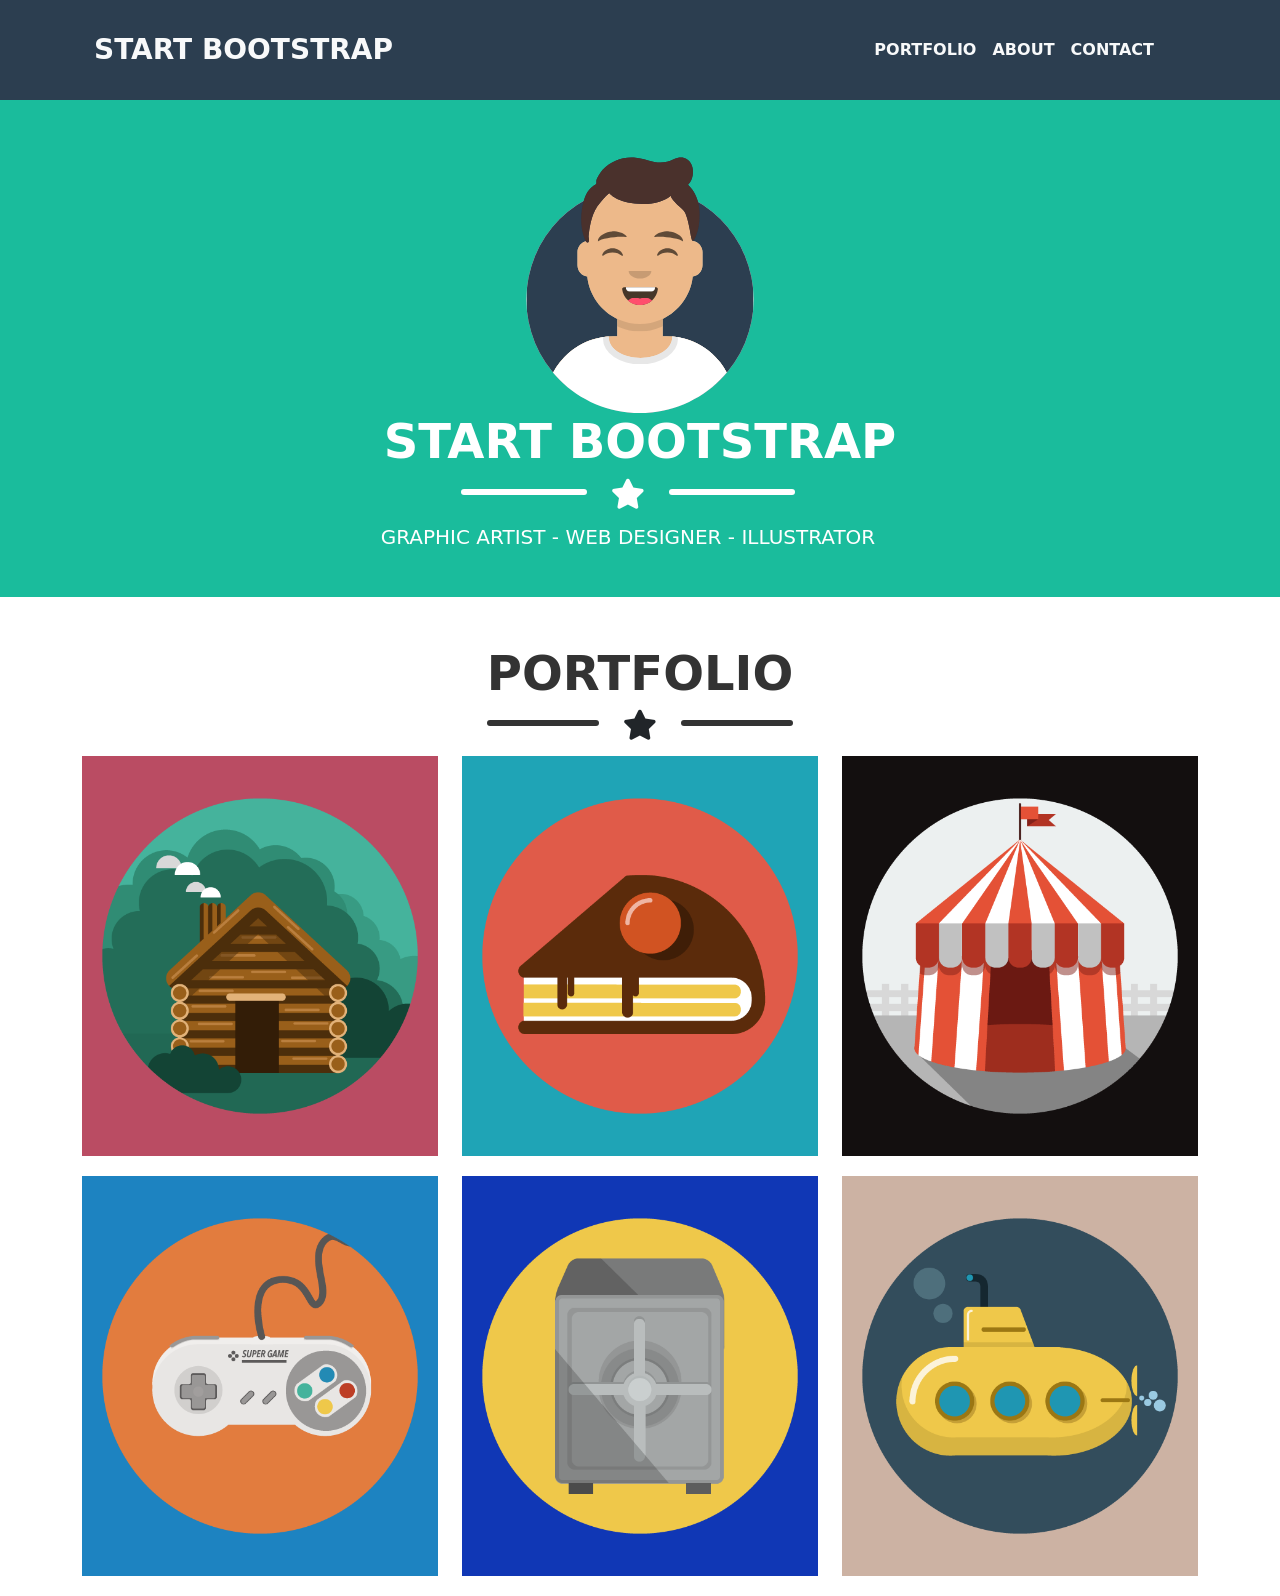
==== ineex.html @ a2de4669 "Fine portfolio" ====
<!DOCTYPE html>
<html lang="en">
<head>
    <meta charset="UTF-8">
    <meta http-equiv="X-UA-Compatible" content="IE=edge">
    <meta name="viewport" content="width=device-width, initial-scale=1.0">
    <link rel="stylesheet" href="https://cdnjs.cloudflare.com/ajax/libs/font-awesome/5.15.3/css/all.min.css" integrity="sha512-iBBXm8fW90+nuLcSKlbmrPcLa0OT92xO1BIsZ+ywDWZCvqsWgccV3gFoRBv0z+8dLJgyAHIhR35VZc2oM/gI1w==" crossorigin="anonymous" referrerpolicy="no-referrer" />
    <!--Importo Bootstrap css-->
    <link href="https://cdn.jsdelivr.net/npm/bootstrap@5.0.2/dist/css/bootstrap.min.css" rel="stylesheet" integrity="sha384-EVSTQN3/azprG1Anm3QDgpJLIm9Nao0Yz1ztcQTwFspd3yD65VohhpuuCOmLASjC" crossorigin="anonymous">
    <link rel="stylesheet" href="css/style.css">
    <title>BootStrap Freelancer</title>
</head>
<body class="debug">
    <header>
        <div class="container h-100 d-flex">
            <div class="row w-100 align-items-center">
                <div class="col-12">
                    <nav class="navbar navbar-expand-lg navbar-light">
                        <div class="container-fluid">
                            <a class="navbar-brand text-light fs-3 fw-bold" href="#">START BOOTSTRAP</a>
                            <button class="navbar-toggler border border-light btn-inline-secondary" type="button" data-bs-toggle="collapse" data-bs-target="#navbarSupportedContent" aria-controls="navbarSupportedContent" aria-expanded="false" aria-label="Toggle navigation">
                                <span><i class="fas fa-bars my_bars"></i></span>
                            </button>
                            <div class="collapse navbar-collapse" id="navbarSupportedContent">
                                <ul class="navbar-nav ms-auto mb-2 mb-lg-0">
                                    <li class="nav-item">
                                        <a class="nav-link active text-light fs-6 fw-bold" aria-current="page" href="#">PORTFOLIO</a>
                                    </li>
                                    <li class="nav-item">
                                        <a class="nav-link active text-light fs-6 fw-bold" href="#">ABOUT</a>
                                    </li>
                                    <li class="nav-item">
                                        <a class="nav-link active text-light fs-6 fw-bold" href="#">CONTACT</a>
                                    </li>
                                </ul>
                            </div>
                        </div>
                    </nav>
                </div>
            </div>
        </div>
    </header>

    <main>
        <section id="jumbotron">
            <div class="container">
                <div class="row  ">
                    <div class="col-12 d-flex justify-content-center mt-5">
                        <div"><img  src="img/avatar.svg" id="my_avatar"></div>
                    </div>
                </div>
                <div class="row ">
                    <div class="col-12 d-flex justify-content-center">
                        <div><h1 class="my_white" id="my_font-tit">START BOOTSTRAP</h1></div>
                    </div>
                <div class="row ">
                    <div class="col-12 d-flex justify-content-center">
                        <div class="d-flex my_line my_white-bg me-4"></div>  
                        <div class="d-flex justify-content-center">
                            <div class="my_element">
                                <i class="fas fa-star my_white"></i>
                            </div>
                        </div>
                        <div class="d-flex my_line my_white-bg ms-4"></div>
                    </div>  
                    <div class="col-12 d-flex align-items-center justify-content-center">
                        <div><h5 class="my_white mb-5">GRAPHIC ARTIST - WEB DESIGNER - ILLUSTRATOR</h5></div>
                    </div>
                </div>
            </div>
        </section>

        <section id="portfolio">
            <div class="container">
                <div class="row">
                    <div class="col-12 d-flex justify-content-center mt-5">
                        <h2 class="my_portfolio">PORTFOLIO</h2>
                    </div>
                </div>
                <div class="row">
                    <div class="col-12 d-flex justify-content-center">
                        <div class="d-flex my_line my_black-bg me-4"></div>  
                        <div class="d-flex justify-content-center">
                            <div class="my_element">
                                <i class="fas fa-star"></i>
                            </div>
                        </div>
                        <div class="d-flex my_line my_black-bg ms-4"></div>
                    </div>
                </div>
                <div class="row">
                    <div class="col-12 col-sm-6 col-xl-4">
                        <img class="my_img" src="img/cabin.png" alt="">
                    </div>
                    <div class="col-12 col-sm-6 col-xl-4">
                        <img class="my_img" src="img/cake.png" alt="">
                    </div>
                    <div class="col-12 col-sm-6 col-xl-4">
                        <img class="my_img" src="img/circus.png" alt="">
                    </div>
                    <div class="col-12 col-sm-6 col-xl-4">
                        <img class="my_img" src="img/game.png" alt="">
                    </div>
                    <div class="col-12 col-sm-6 col-xl-4">
                        <img class="my_img" src="img/safe.png" alt="">
                    </div>
                    <div class="col-12 col-sm-6 col-xl-4">
                        <img class="my_img" src="img/submarine.png" alt="">
                    </div>
                </div>
            </div>
        </section>
    </main>


    <footer>

    </footer>

    







<!--Importo Bootstrap js-->
<script src="https://cdn.jsdelivr.net/npm/bootstrap@5.0.2/dist/js/bootstrap.bundle.min.js" integrity="sha384-MrcW6ZMFYlzcLA8Nl+NtUVF0sA7MsXsP1UyJoMp4YLEuNSfAP+JcXn/tWtIaxVXM" crossorigin="anonymous"></script>
</body>
</html>
---- css/style.css ----
* {
    margin: 0;
    padding: 0;
    box-sizing: border-box;
}

/* COMMON */
.my_white {
    color: white;
}

.my_white-bg {
    background-color: white;
}

.my_black-bg {
    background-color: #333333;
}

.my_line {
    width: 10%;
    height: 6px;
    border-radius: 3px;
    margin-top: 10px;
    margin-bottom: 30px;
}

.my_element i.fa-star {
    display: inline-block;
    width: 8%;
    font-size: 30px;
}
/* FINE COMMON */


/* HEADER */
header {
    width: 100%;
    height: 100px;
    background-color: #2C3E50;
}

.my_bars {
    color: gray;
    font-size: 30px;
}
/* FINE HEADER */

/* MAIN */
/* JUMBOTRON */
#my_avatar {
    width: 250px;
}

#jumbotron {
    background-color: #1ABC9C;
}

#my_font-tit {
    font-size: 3em;
    font-weight: 700;
}
/* FINE JUMBOTRON */
#portfolio {
    width: 100%;
}

 .my_portfolio {
    color: #333333;
    font-size: 3em;
    font-weight: 700;
}

.my_img {
    height: 400px;
    width: 100%;
    margin-bottom: 20px;
    object-fit: cover;
}



/* debug */
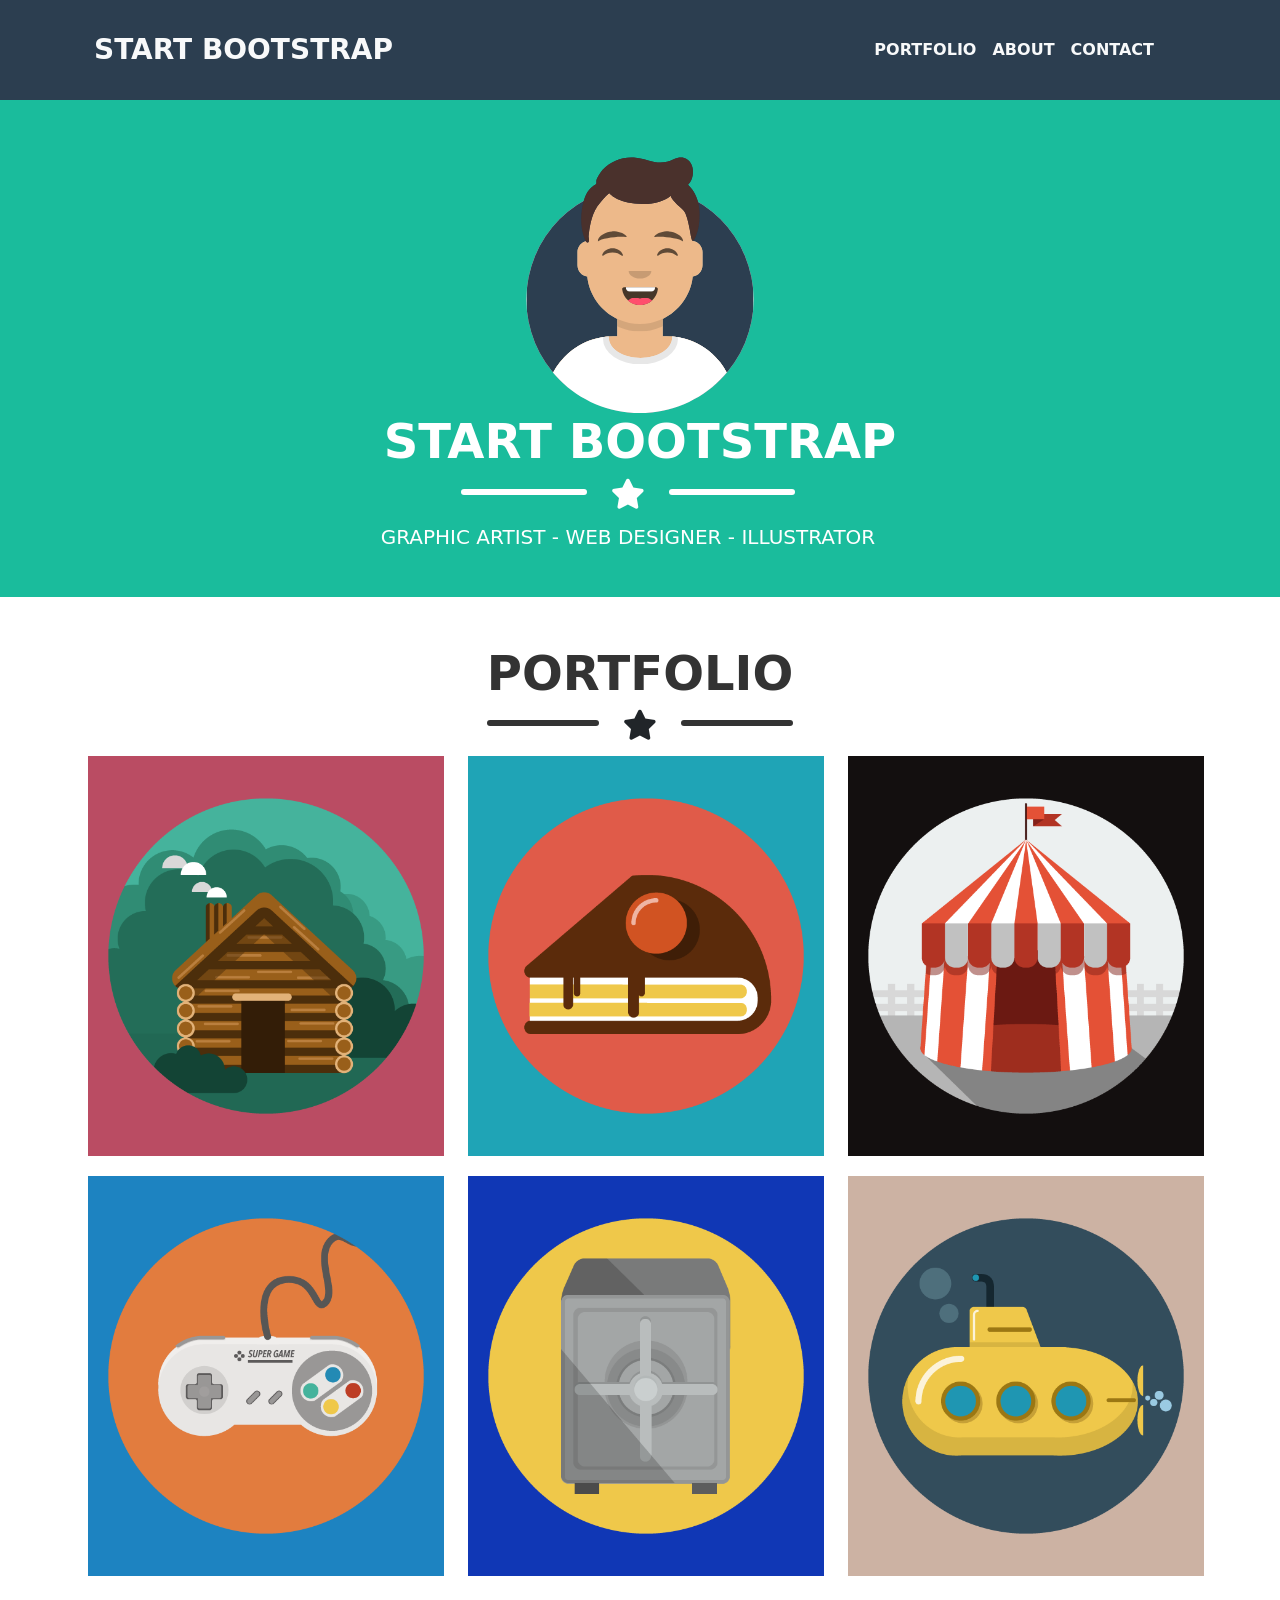
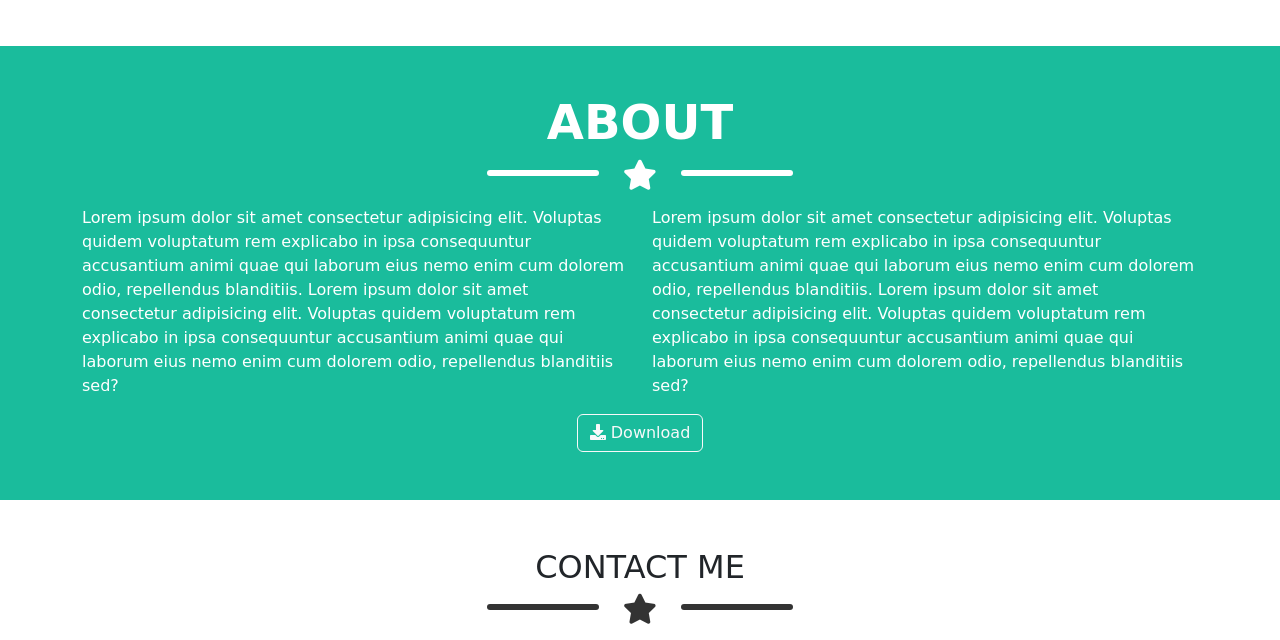
==== commit a7150544: "Completamento sezione about" ====
--- a/ineex.html
+++ b/ineex.html
@@ -110,6 +110,62 @@
                 </div>
             </div>
         </section>
+
+        <section id="about">
+            <div class="container">
+                <div class="row">
+                    <div class="col-12 d-flex justify-content-center mt-5">
+                        <h2 class="my_about my_white">ABOUT</h2>
+                    </div>
+                </div>
+                <div class="row">
+                    <div class="col-12 d-flex justify-content-center">
+                        <div class="d-flex my_line my_white-bg me-4"></div>  
+                        <div class="d-flex justify-content-center">
+                            <div class="my_element">
+                                <i class="fas fa-star my_white"></i>
+                            </div>
+                        </div>
+                        <div class="d-flex my_line my_white-bg ms-4"></div>
+                    </div>
+                </div>
+                <div class="row">
+                    <div class="col-12 col-md-6">
+                        <p class="my_white">Lorem ipsum dolor sit amet consectetur adipisicing elit. Voluptas quidem voluptatum rem explicabo in ipsa consequuntur accusantium animi quae qui laborum eius nemo enim cum dolorem odio, repellendus blanditiis. Lorem ipsum dolor sit amet consectetur adipisicing elit. Voluptas quidem voluptatum rem explicabo in ipsa consequuntur accusantium animi quae qui laborum eius nemo enim cum dolorem odio, repellendus blanditiis sed?</p>
+                    </div>
+                    <div class="col-12 col-md-6">
+                        <p class="my_white">Lorem ipsum dolor sit amet consectetur adipisicing elit. Voluptas quidem voluptatum rem explicabo in ipsa consequuntur accusantium animi quae qui laborum eius nemo enim cum dolorem odio, repellendus blanditiis. Lorem ipsum dolor sit amet consectetur adipisicing elit. Voluptas quidem voluptatum rem explicabo in ipsa consequuntur accusantium animi quae qui laborum eius nemo enim cum dolorem odio, repellendus blanditiis sed?</p>
+                    </div>
+                </div>
+                <div class="row">
+                    <div class="col-12 d-flex justify-content-center mb-5">
+                        <button type="button" class="btn btn-outline-light"><i class="fas fa-download"></i> Download</button>
+                    </div>
+                </div>
+            </div>
+        </section>
+
+        <section id="contact-me">
+            <div class="container">
+                <div class="row">
+                    <div class="col-12 d-flex justify-content-center mt-5">
+                        <h2>CONTACT ME</h2>
+                    </div>
+                </div>
+                <div class="row">
+                    <div class="col-12 d-flex justify-content-center">
+                        <div class="d-flex my_line my_black-bg me-4"></div>  
+                        <div class="d-flex justify-content-center">
+                            <div class="my_element">
+                                <i class="fas fa-star my_black"></i>
+                            </div>
+                        </div>
+                        <div class="d-flex my_line my_black-bg ms-4"></div>
+                    </div>
+                </div>
+            </div>
+
+        </section>
     </main>
 
 
--- a/css/style.css
+++ b/css/style.css
@@ -7,6 +7,10 @@
 /* COMMON */
 .my_white {
     color: white;
+}
+
+.my_black {
+    color: #333333;
 }
 
 .my_white-bg {
@@ -75,7 +79,19 @@
     height: 400px;
     width: 100%;
     margin-bottom: 20px;
+    margin-left: 6px;
+    margin-right: 6px;
     object-fit: cover;
+}
+
+#about {
+    margin-top: 50px;
+    background-color: #1ABC9C;
+}
+
+.my_about {
+    font-size: 3em;
+    font-weight: 700;
 }
 
 
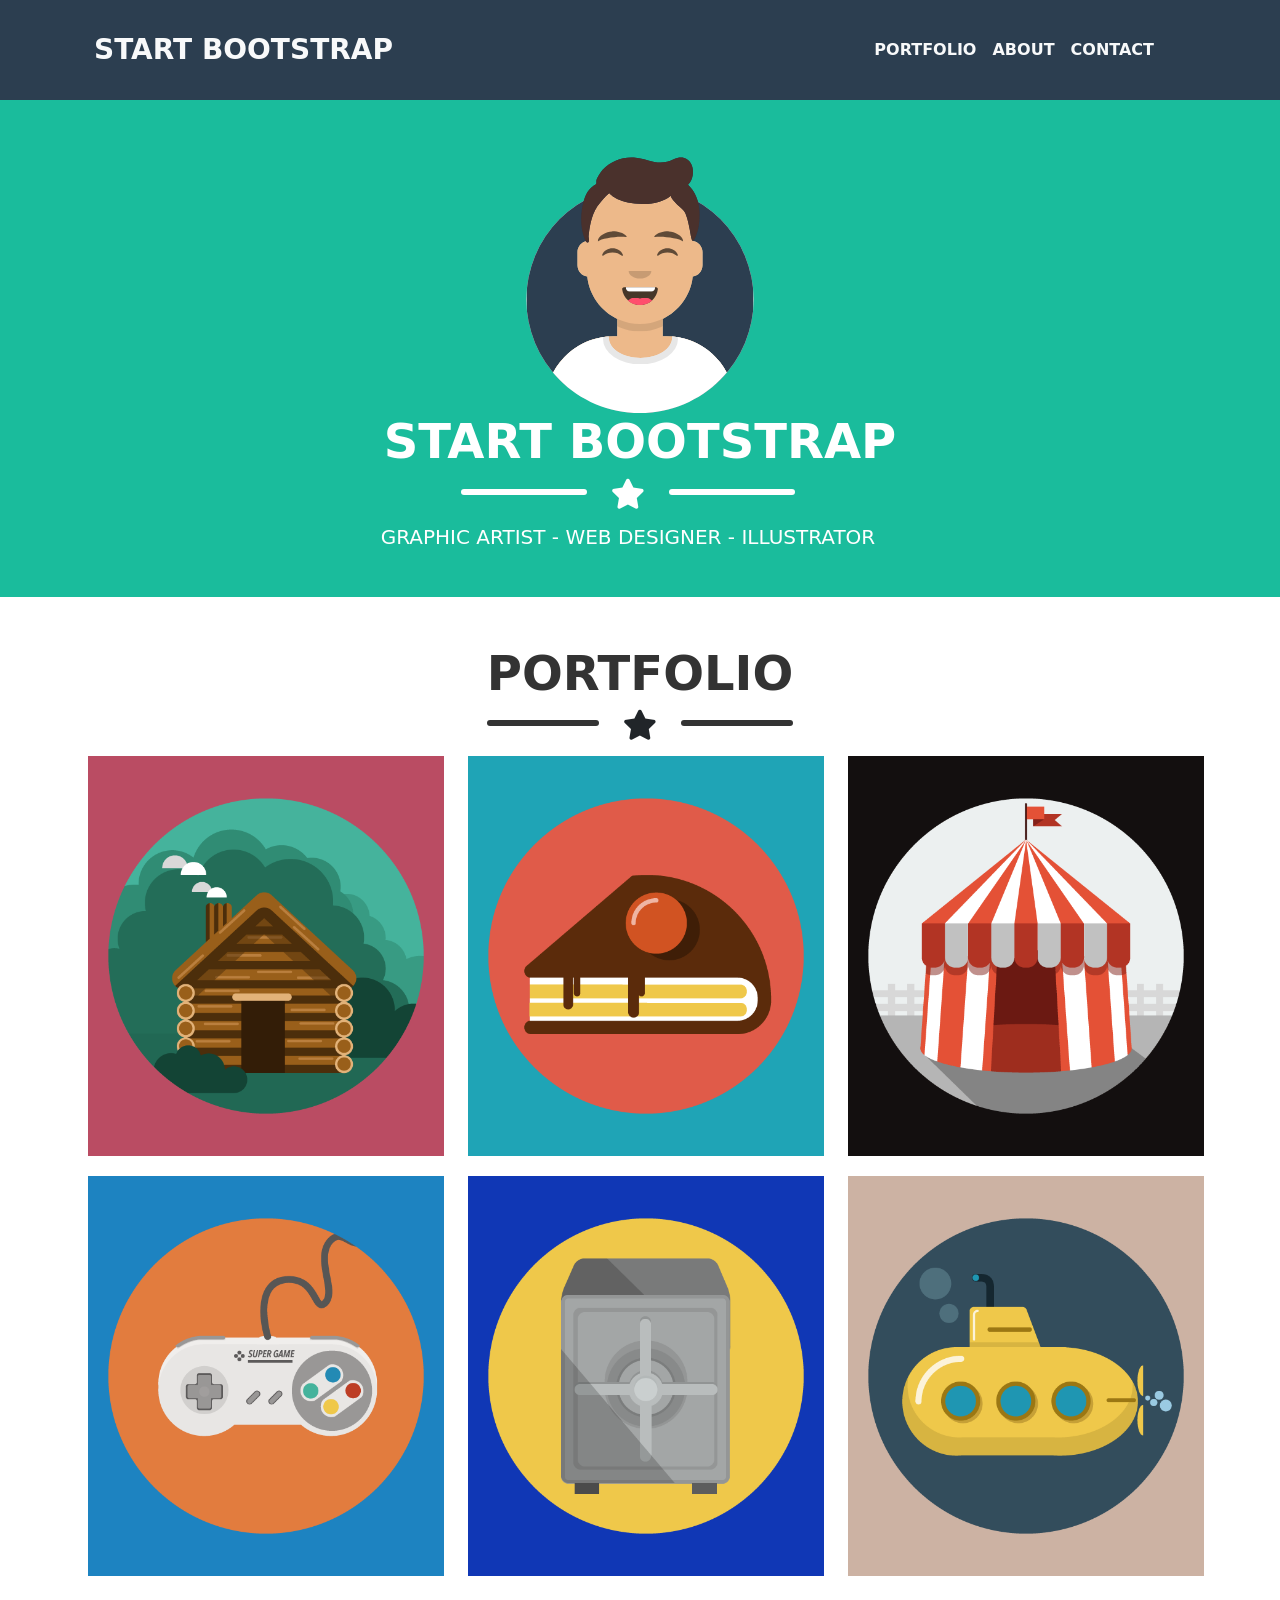
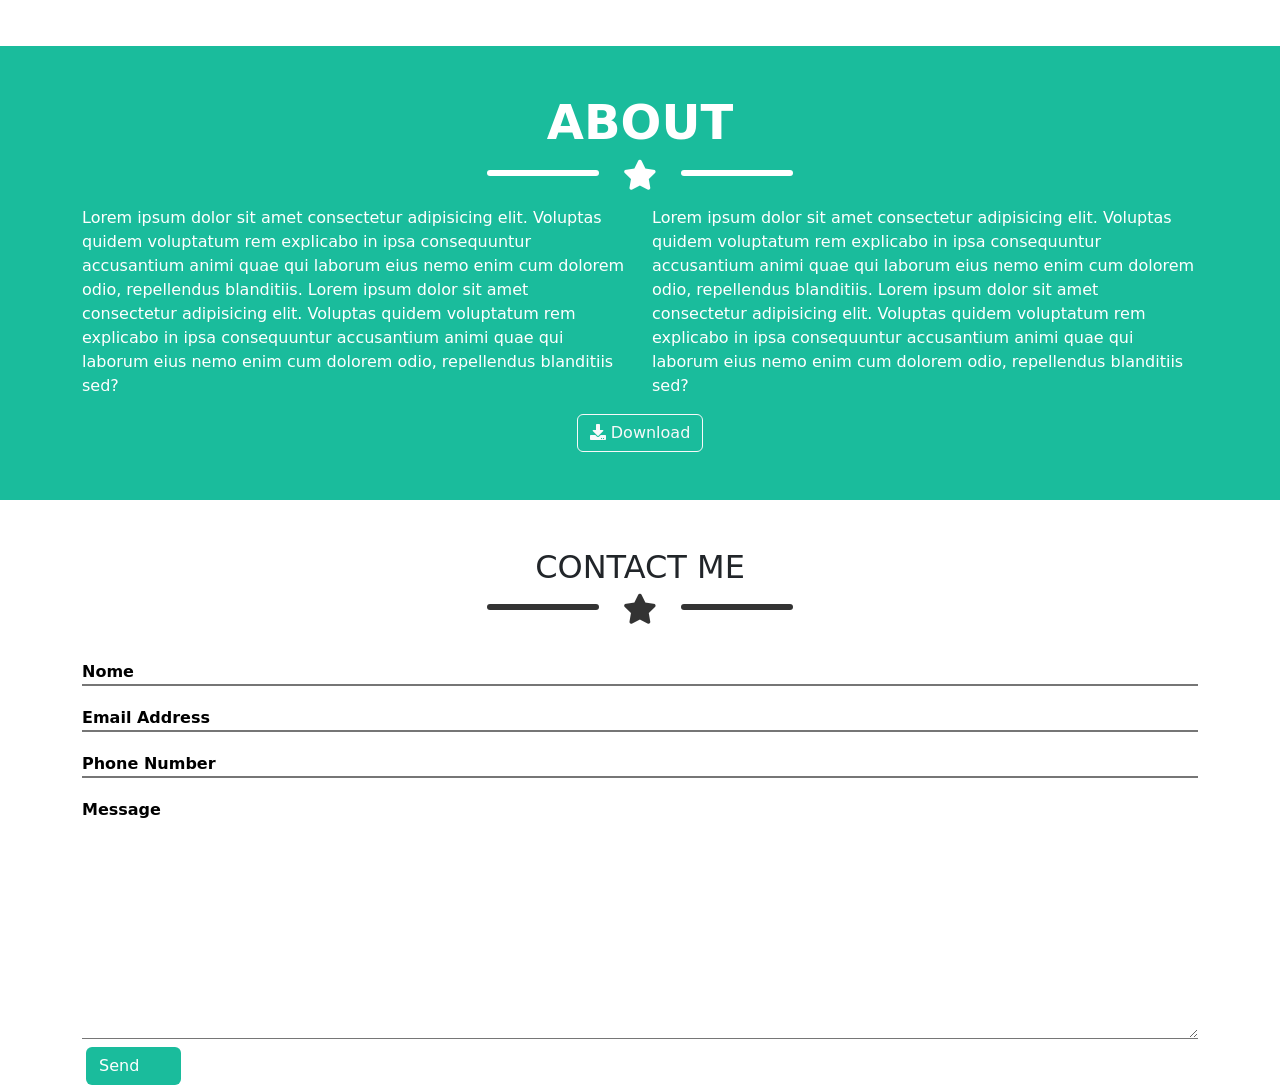
==== commit 4d3ae55f: "Contact me" ====
--- a/ineex.html
+++ b/ineex.html
@@ -163,8 +163,22 @@
                         <div class="d-flex my_line my_black-bg ms-4"></div>
                     </div>
                 </div>
-            </div>
-
+                <div class="row ">
+                    <div class="col-12 d-flex justify-content-center">
+                        <input class="my_form" type="text" value="Nome">
+                    </div>
+                    <div class="col-12 d-flex justify-content-center">
+                        <input class="my_form" type="email" value="Email Address">
+                    </div>
+                    <div class="col-12 d-flex justify-content-center">
+                        <input class="my_form" type="text" value="Phone Number">
+                    </div>
+                    <div class="col-12 d-flex justify-content-center">
+                        <textarea class="my_form" id="Message" cols="30" rows="10">Message</textarea>
+                    </div>
+                    <button type="button" class=" col-1 d-flex justify-content-start btn my_submit mt-2 ms-3 my_white text-center">Send</button>
+                </div>
+            </div>
         </section>
     </main>
 
--- a/css/style.css
+++ b/css/style.css
@@ -94,6 +94,19 @@
     font-weight: 700;
 }
 
+.my_form {
+    width: 100%;
+    border-left: none;
+    border-right: none;
+    border-top: none;
+    padding-top: 20px;
+    font-weight: 600;
+}
+
+.my_submit {
+    background-color: #1ABC9C;
+}
+
 
 
 /* debug */
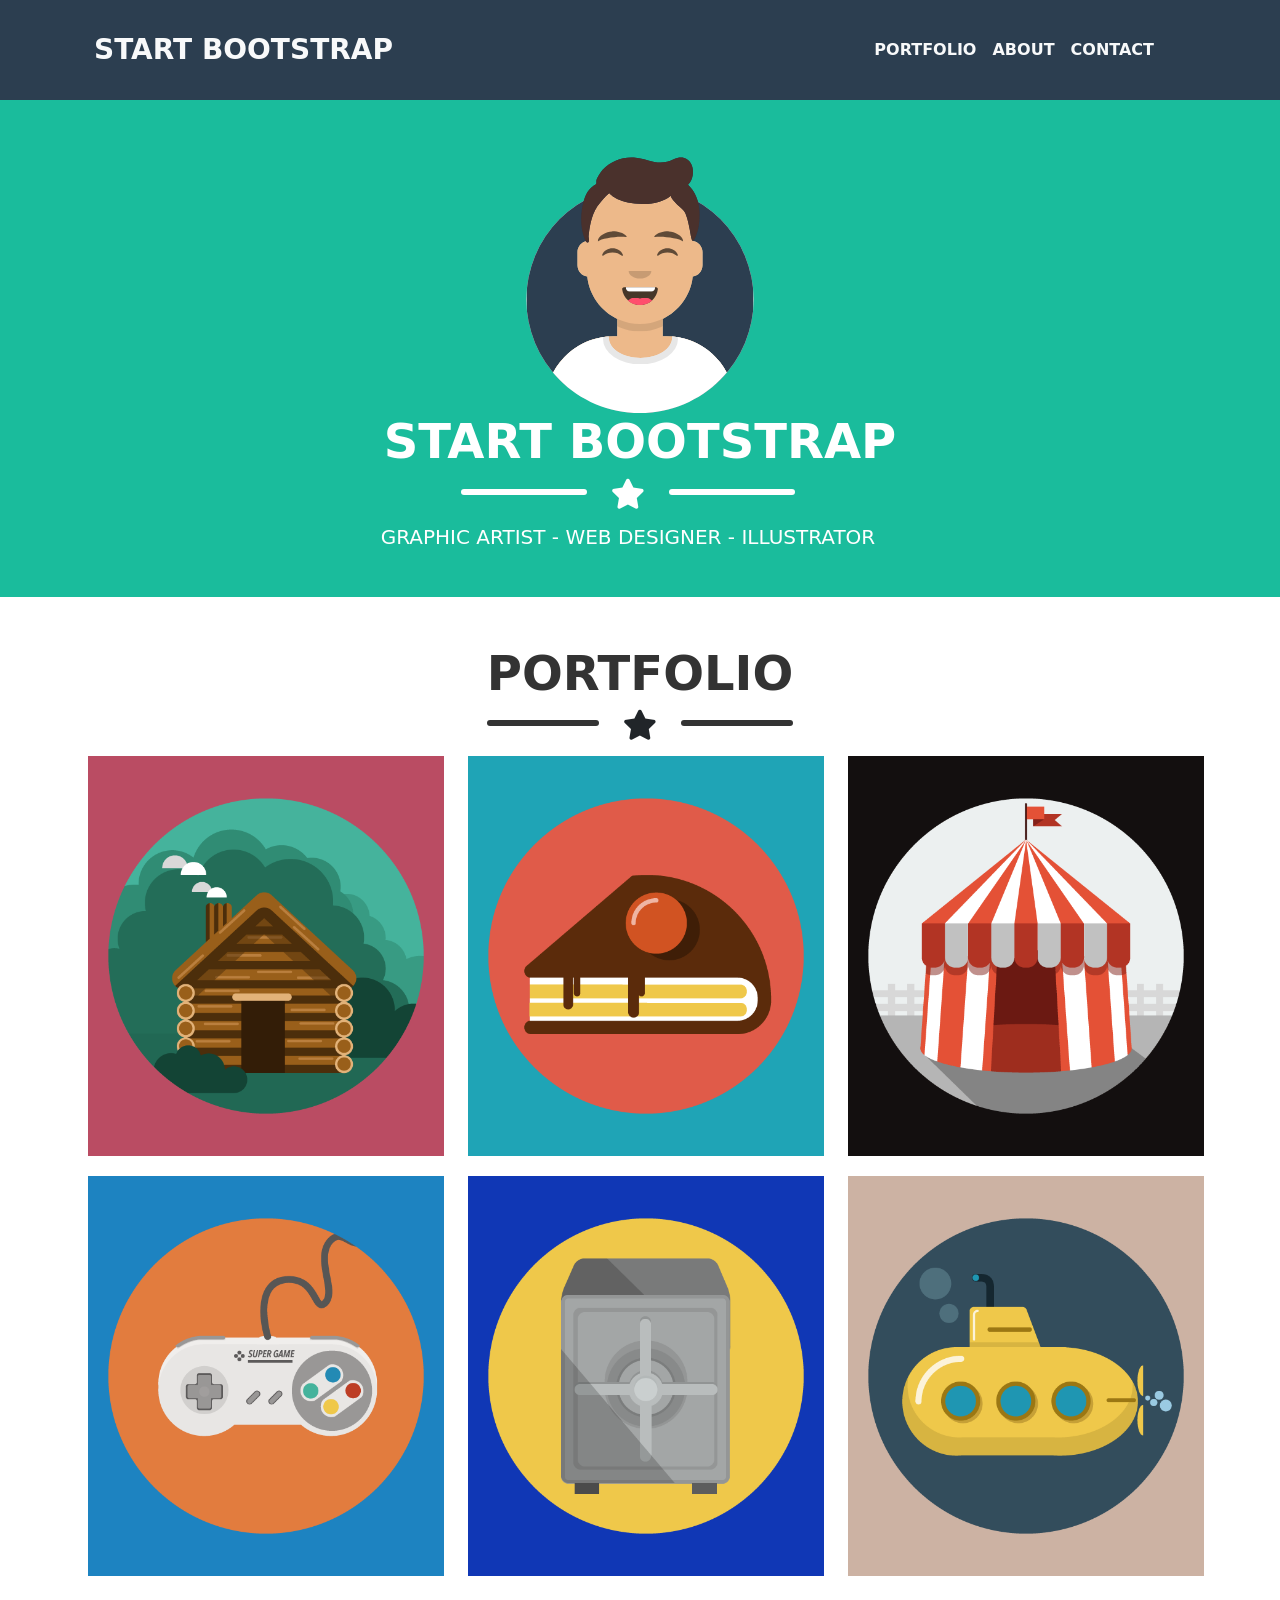
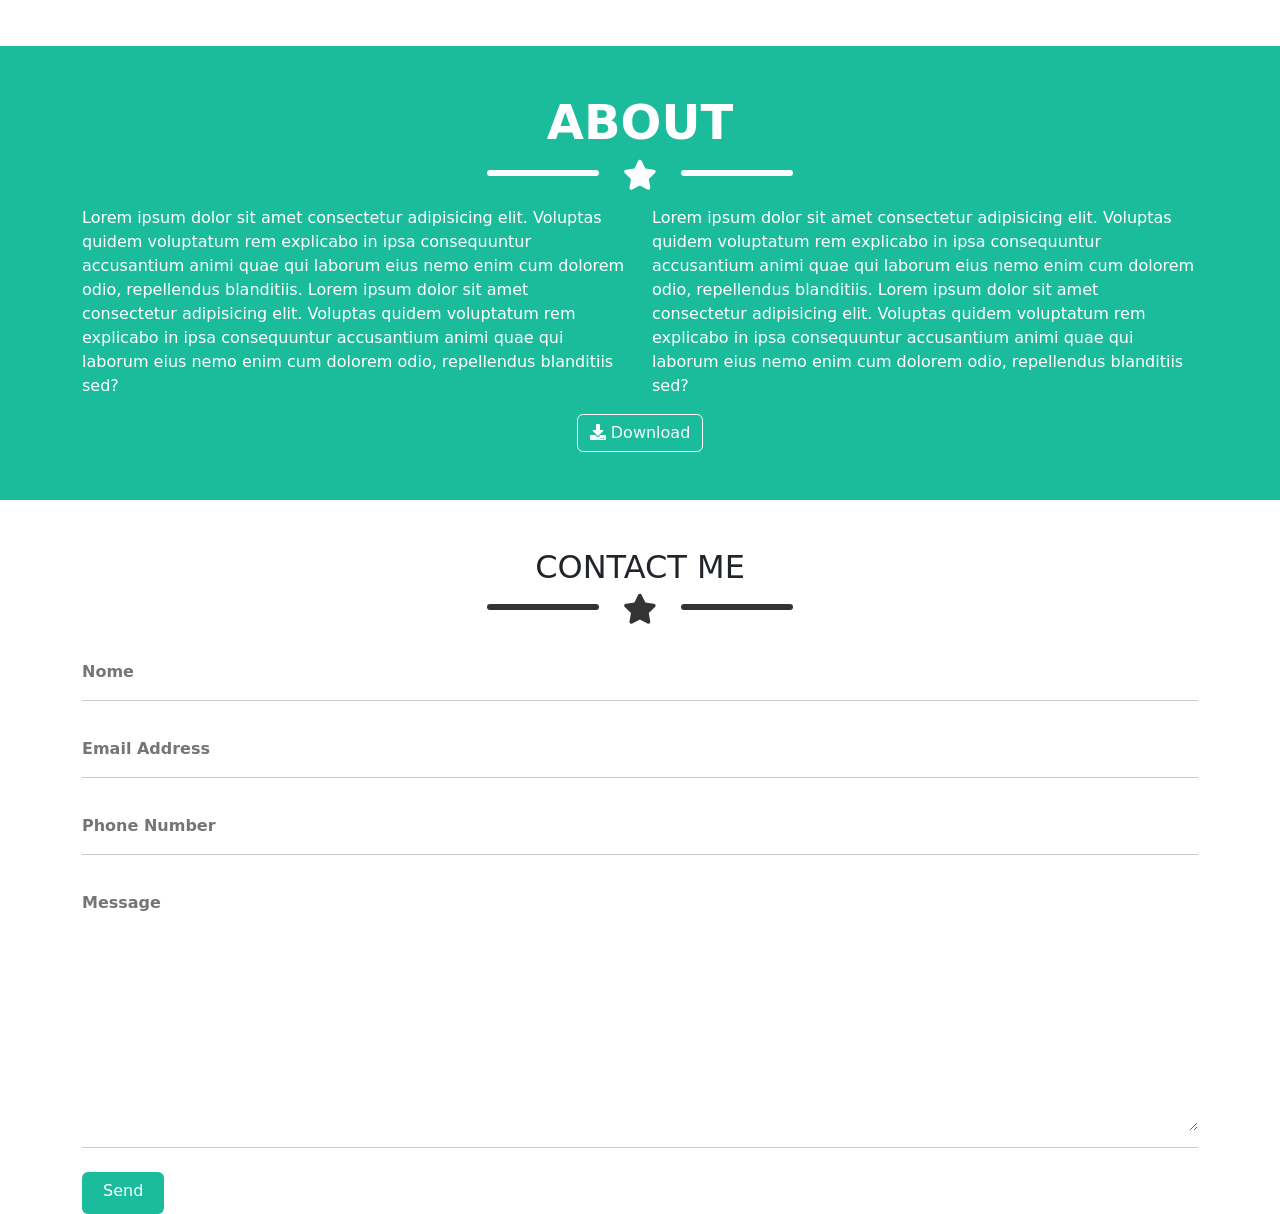
==== commit d88098cc: "Fine main" ====
--- a/ineex.html
+++ b/ineex.html
@@ -165,18 +165,34 @@
                 </div>
                 <div class="row ">
                     <div class="col-12 d-flex justify-content-center">
-                        <input class="my_form" type="text" value="Nome">
-                    </div>
-                    <div class="col-12 d-flex justify-content-center">
-                        <input class="my_form" type="email" value="Email Address">
-                    </div>
-                    <div class="col-12 d-flex justify-content-center">
-                        <input class="my_form" type="text" value="Phone Number">
-                    </div>
-                    <div class="col-12 d-flex justify-content-center">
-                        <textarea class="my_form" id="Message" cols="30" rows="10">Message</textarea>
-                    </div>
-                    <button type="button" class=" col-1 d-flex justify-content-start btn my_submit mt-2 ms-3 my_white text-center">Send</button>
+                        <input class="my_form" type="text" placeholder="Nome">
+                    </div>
+                    <div class="col-12">
+                        <hr>
+                    </div>
+                    <div class="col-12 d-flex justify-content-center">
+                        <input class="my_form" type="email" placeholder="Email Address">
+                    </div>
+                    <div class="col-12">
+                        <hr>
+                    </div>
+                    <div class="col-12 d-flex justify-content-center">
+                        <input class="my_form" type="text" placeholder="Phone Number">
+                    </div>
+                    <div class="col-12">
+                        <hr>
+                    </div>
+                    <div class="col-12 d-flex justify-content-center">
+                        <textarea class="my_form" id="Message" cols="30" placeholder="Message" rows="10"></textarea>
+                    </div>
+                    <div class="col-12">
+                        <hr>
+                    </div>
+                </div>
+                <div class="row ">
+                    <div class="col-1 d-flex justify-content-start my_send">
+                        <button type="button" class="btn my_submit mt-2 my_white"><p class="ps-2 pe-2">Send</p></button>
+                    </div>
                 </div>
             </div>
         </section>
--- a/css/style.css
+++ b/css/style.css
@@ -96,9 +96,7 @@
 
 .my_form {
     width: 100%;
-    border-left: none;
-    border-right: none;
-    border-top: none;
+    border: none;
     padding-top: 20px;
     font-weight: 600;
 }
@@ -107,6 +105,13 @@
     background-color: #1ABC9C;
 }
 
+.my_send {
+    height: 50px;
+}
+/* FINE MAIN */
 
 
-/* debug */+/* FOOTER */
+
+
+/* FINE FOOTER */
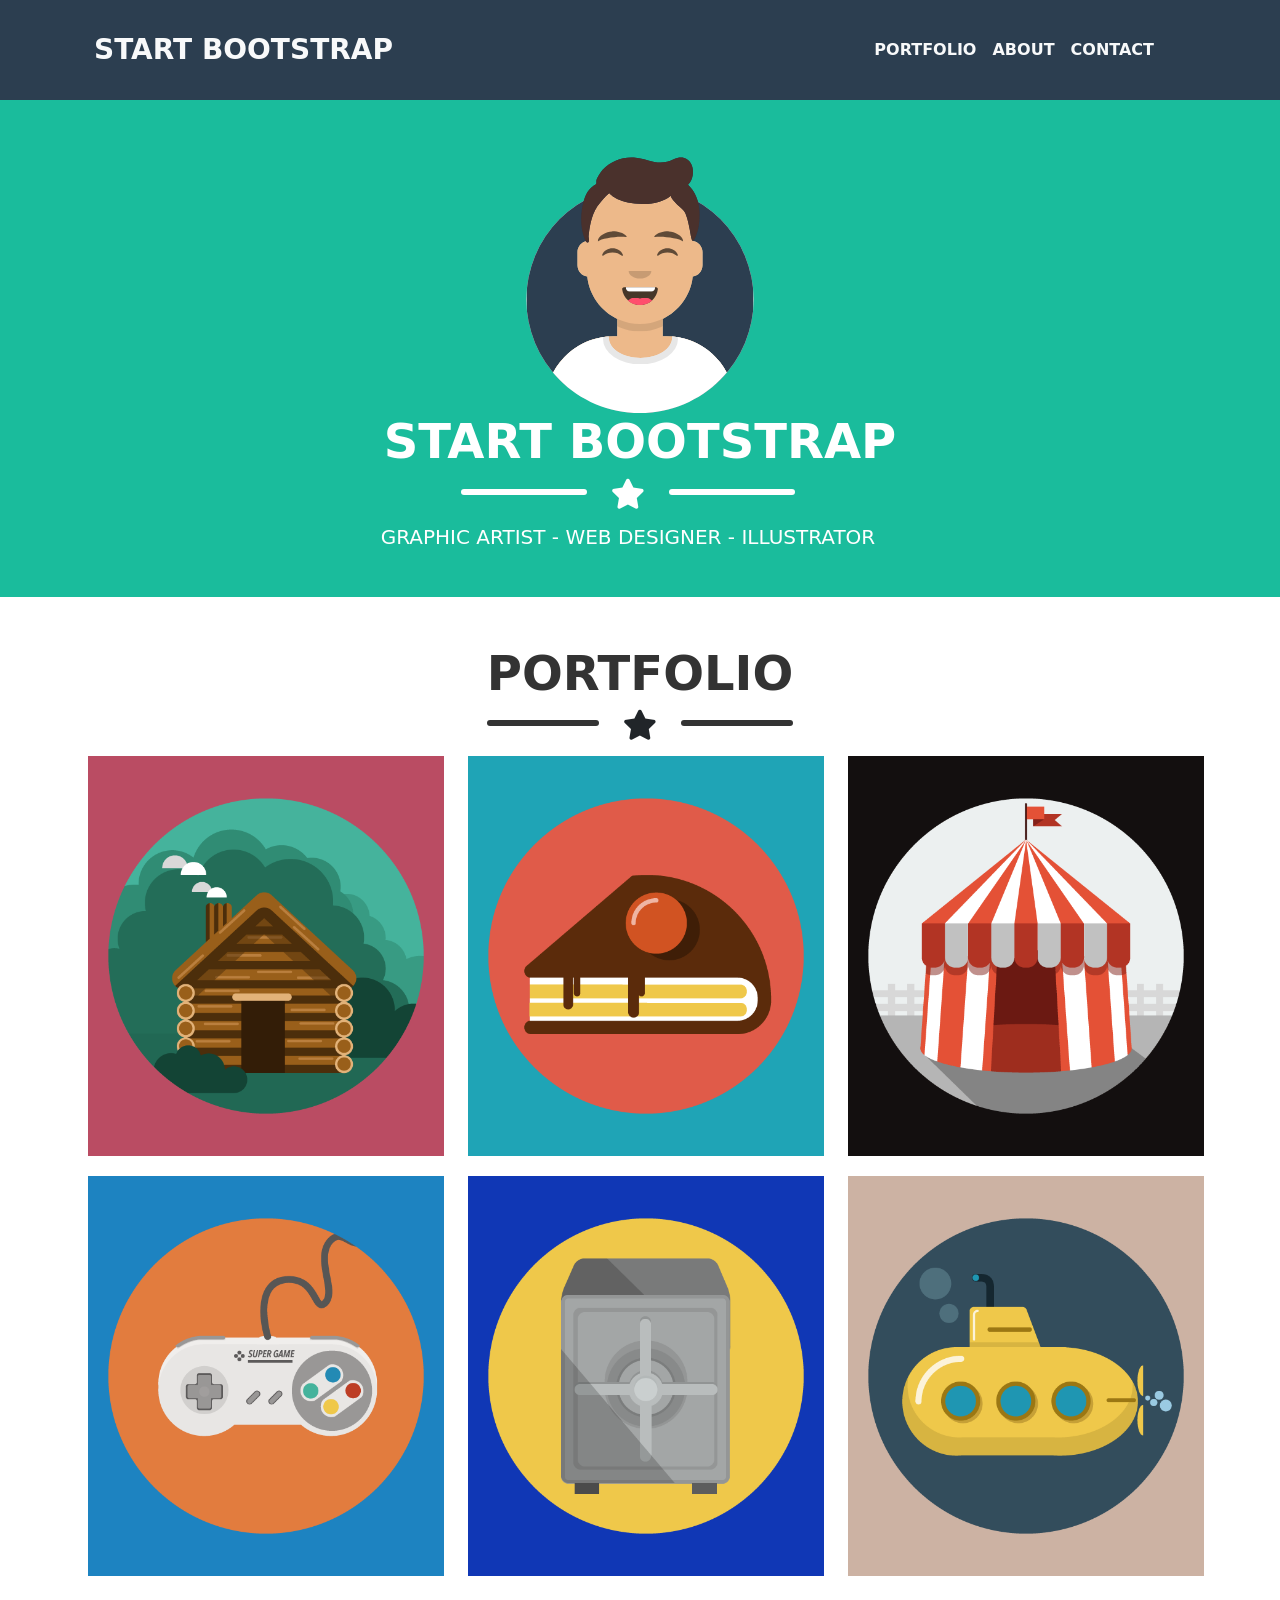
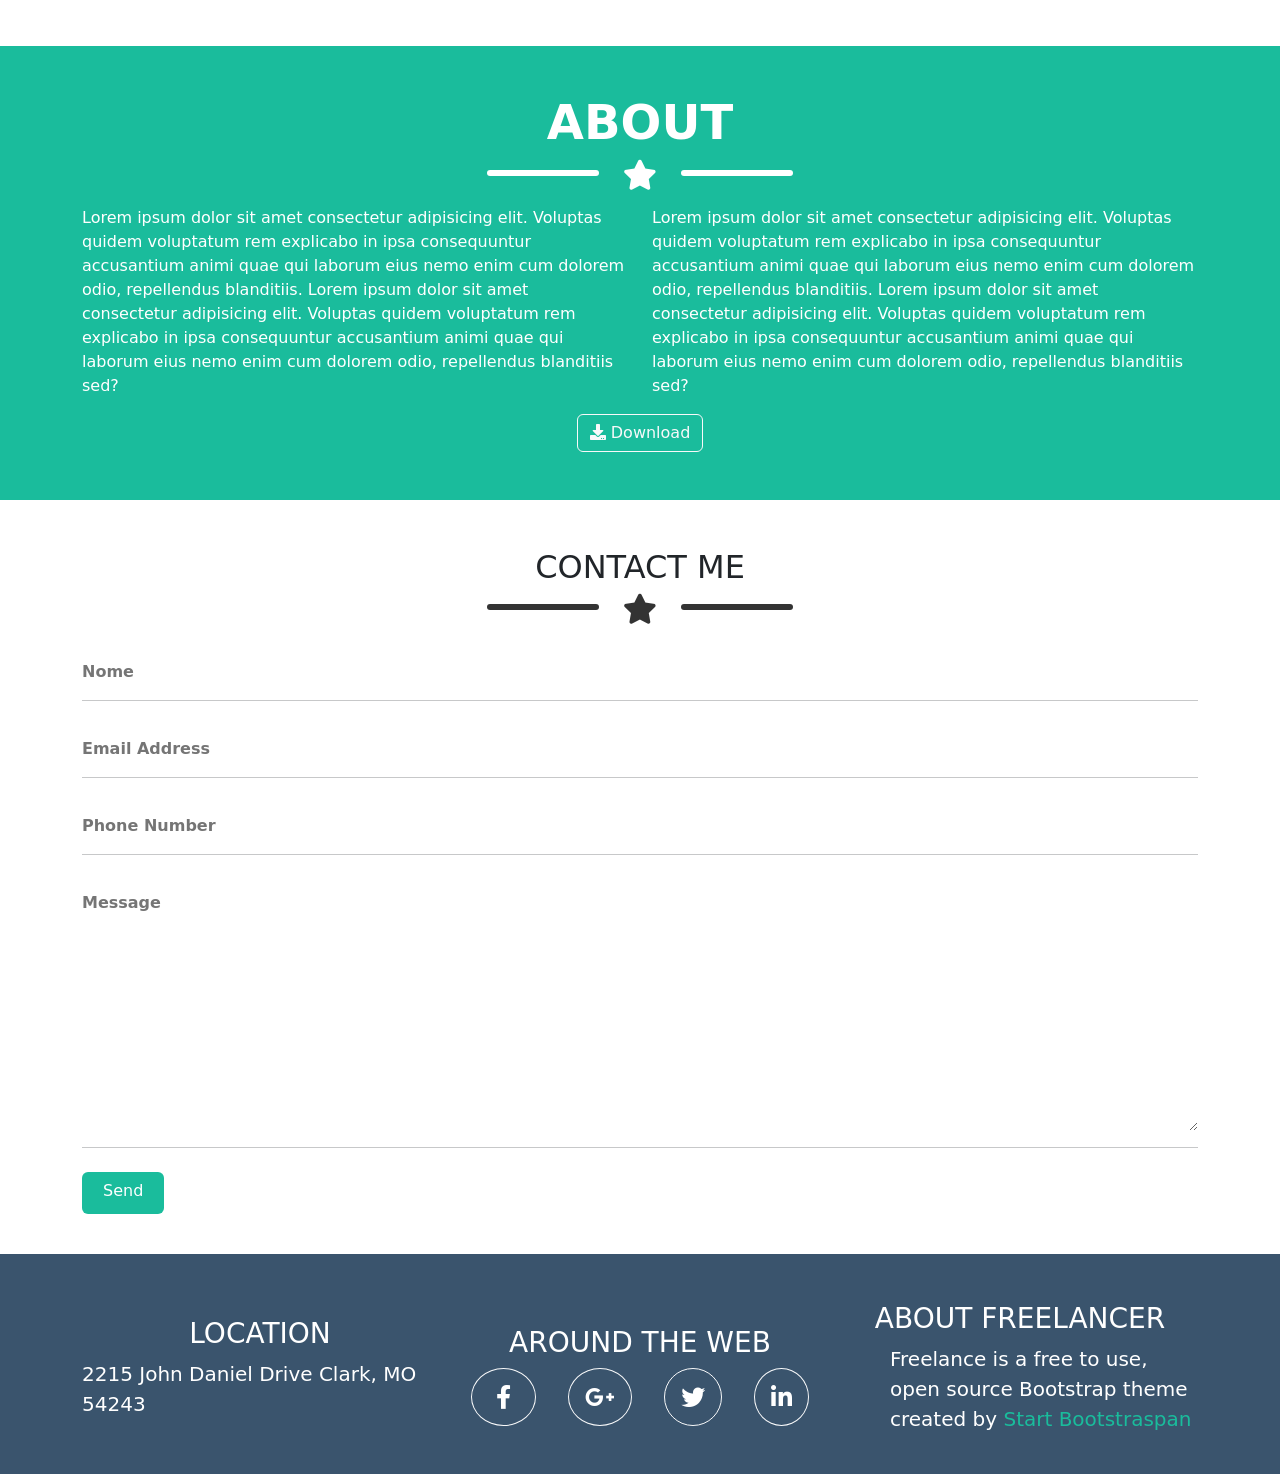
==== commit a7952aa0: "Footer top completato" ====
--- a/ineex.html
+++ b/ineex.html
@@ -200,6 +200,37 @@
 
 
     <footer>
+        <section id="footer_top">
+            <div class="container">
+                <div class="row pb-4">
+                    <div class="col-12 col-md-4 d-flex flex-column justify-content-center align-items-center mt-5">
+                        <h3 class="my_white">LOCATION</h3>
+                        <p class="my_white fs-5">2215 John Daniel Drive Clark, MO 54243</p>
+                    </div>
+                    <div class="col-12 col-md-4 d-flex flex-column justify-content-center align-items-center mt-5">
+                        <h3 class="my_white">AROUND THE WEB</h3>
+                        <div class="col-12 col-md-4 d-flex justify-content-center ">
+                            <div class="border border-light rounded-circle mx-3">
+                                <i class="fab fa-facebook-f my_white fs-4 py-3 px-4"></i>
+                            </div>
+                            <div class="border border-light rounded-circle mx-3">
+                                <i class="fab fa-google-plus-g my_white fs-4 p-3"></i>
+                            </div>
+                            <div class="border border-light rounded-circle mx-3">
+                                <i class="fab fa-twitter my_white fs-4 p-3"></i>
+                            </div>
+                            <div class="border border-light rounded-circle mx-3">
+                                <i class="fab fa-linkedin-in my_white fs-4 p-3"></i>
+                            </div>
+                        </div>
+                    </div>
+                    <div class="col-12 col-md-4 d-flex flex-column justify-content-center align-items-center mt-5">
+                        <h3 class="my_white">ABOUT FREELANCER</h3>
+                        <p class="my_white fs-5 ms-5">Freelance is a free to use, open source Bootstrap theme created by<span id="my_green"> Start Bootstraspan</span></p>
+                    </div>
+                </div>
+            </div>
+        </section>
 
     </footer>
 
--- a/css/style.css
+++ b/css/style.css
@@ -112,6 +112,13 @@
 
 
 /* FOOTER */
+#footer_top {
+    margin-top: 40px;
+    background-color: #3A546D;
+}
 
+#my_green {
+    color: #1ABC9C;
+}
 
 /* FINE FOOTER */
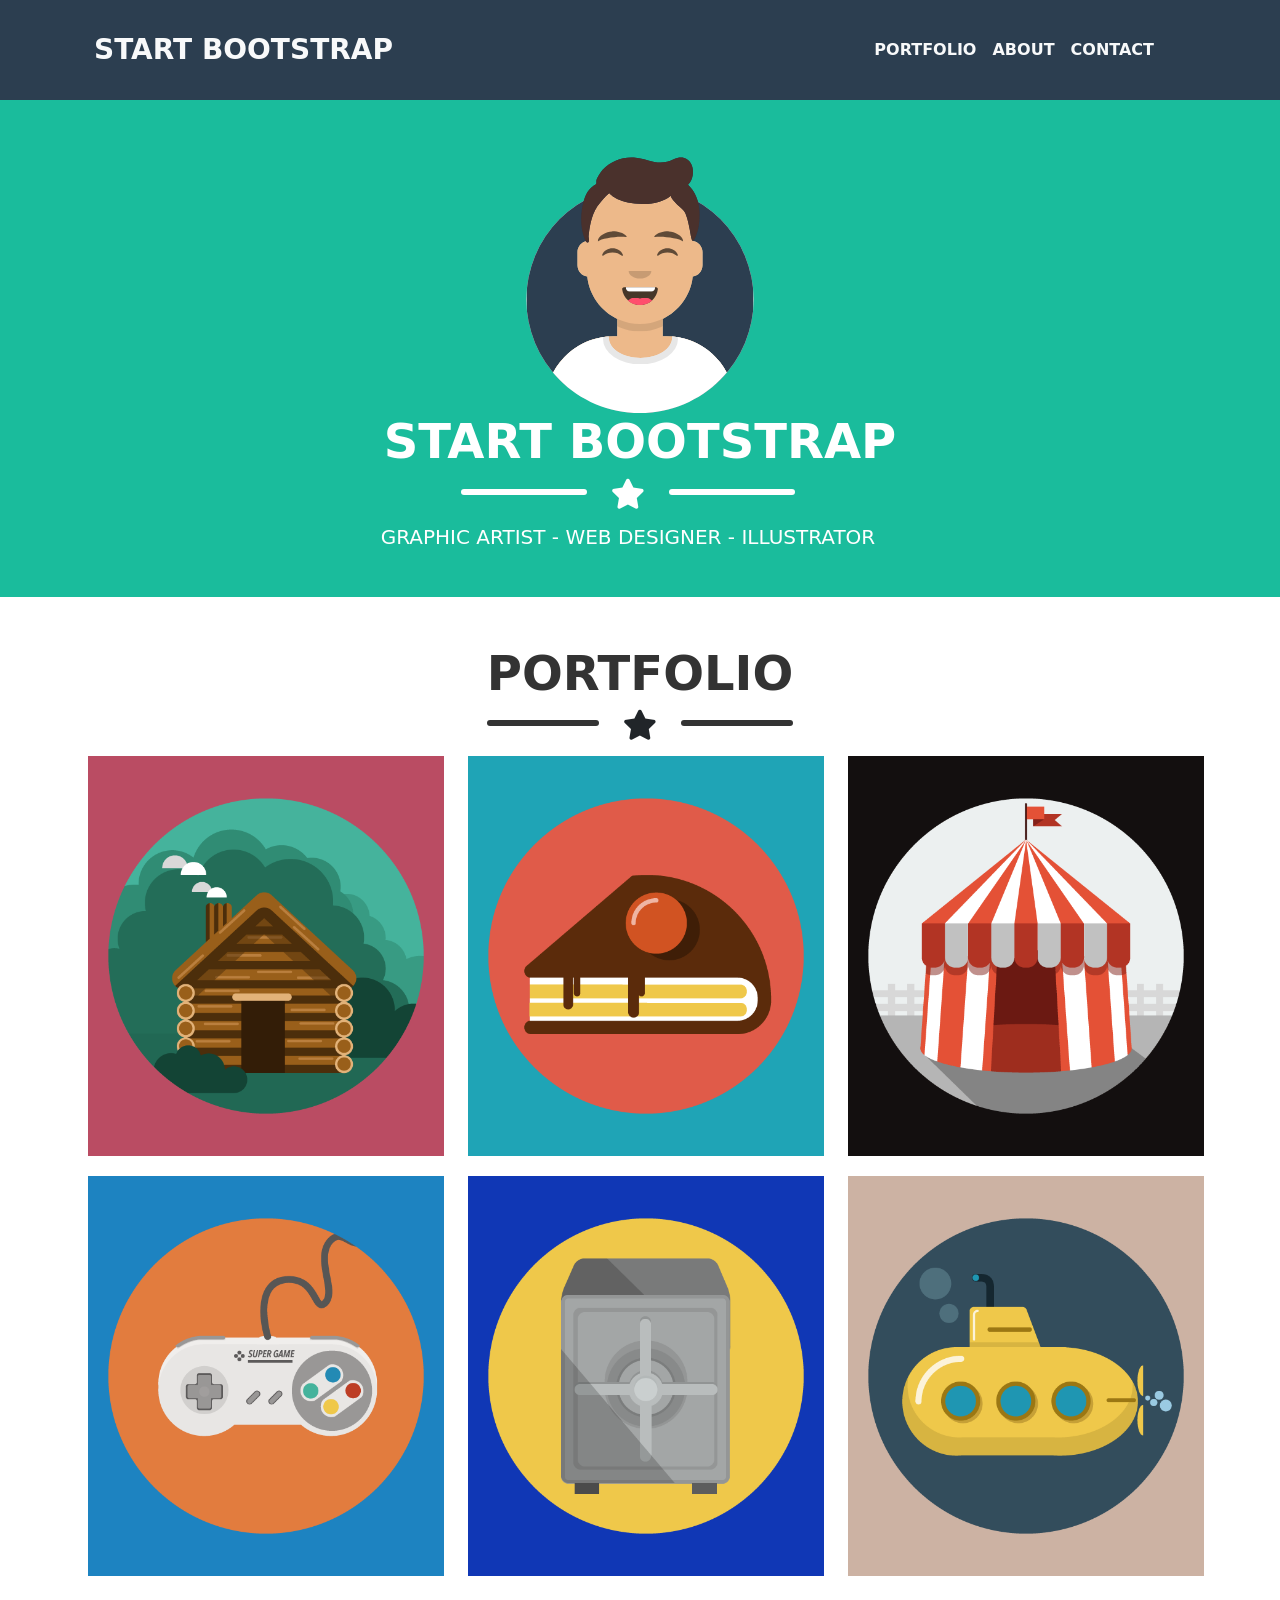
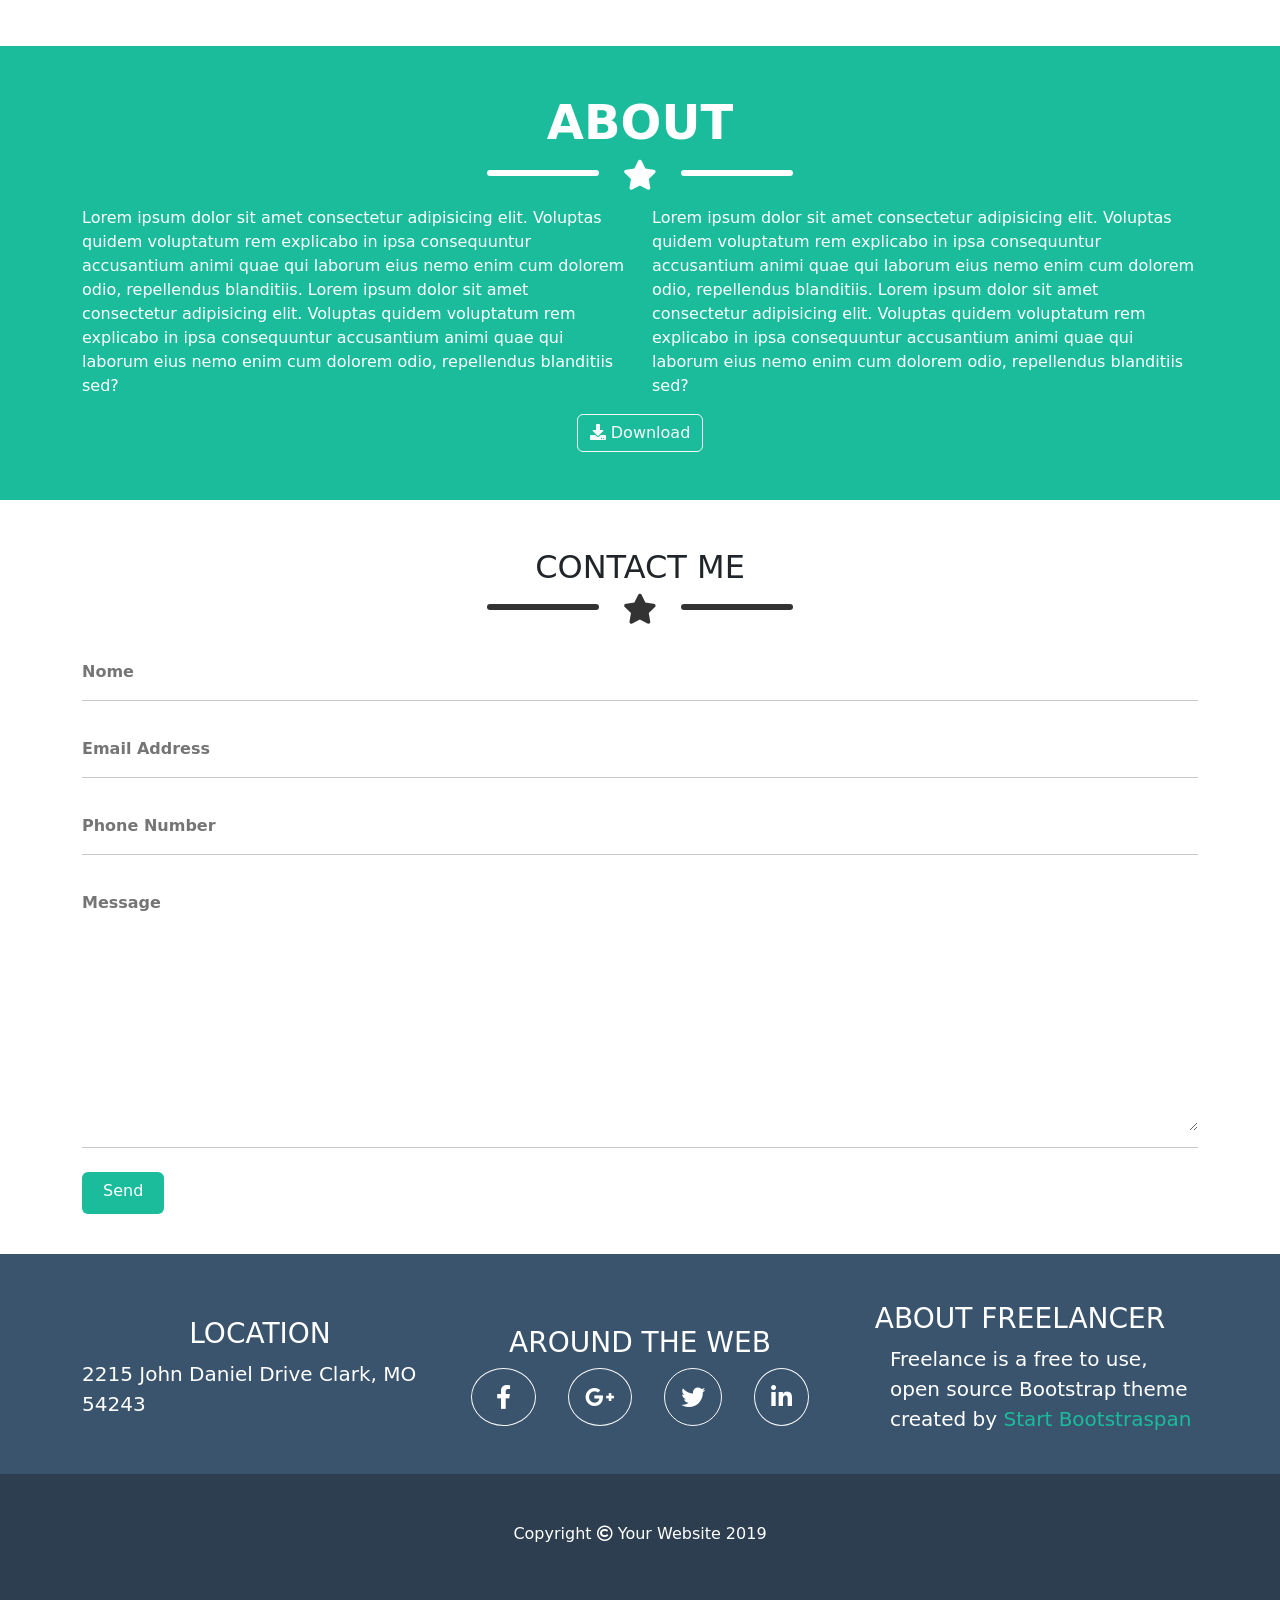
==== commit 9a121778: "Fine esercizio" ====
--- a/ineex.html
+++ b/ineex.html
@@ -231,7 +231,15 @@
                 </div>
             </div>
         </section>
-
+        <section id="footer_bot">
+            <div class="container">
+                <div class="row py-5">
+                    <div class="col-12 d-flex justify-content-center">
+                        <p class="my_white">Copyright <i class="far fa-copyright my_white"></i> Your Website 2019</p>
+                    </div>
+                </div>
+            </div>
+        </section>
     </footer>
 
     
--- a/css/style.css
+++ b/css/style.css
@@ -121,4 +121,7 @@
     color: #1ABC9C;
 }
 
+#footer_bot {
+    background-color: #2C3E50;
+}
 /* FINE FOOTER */
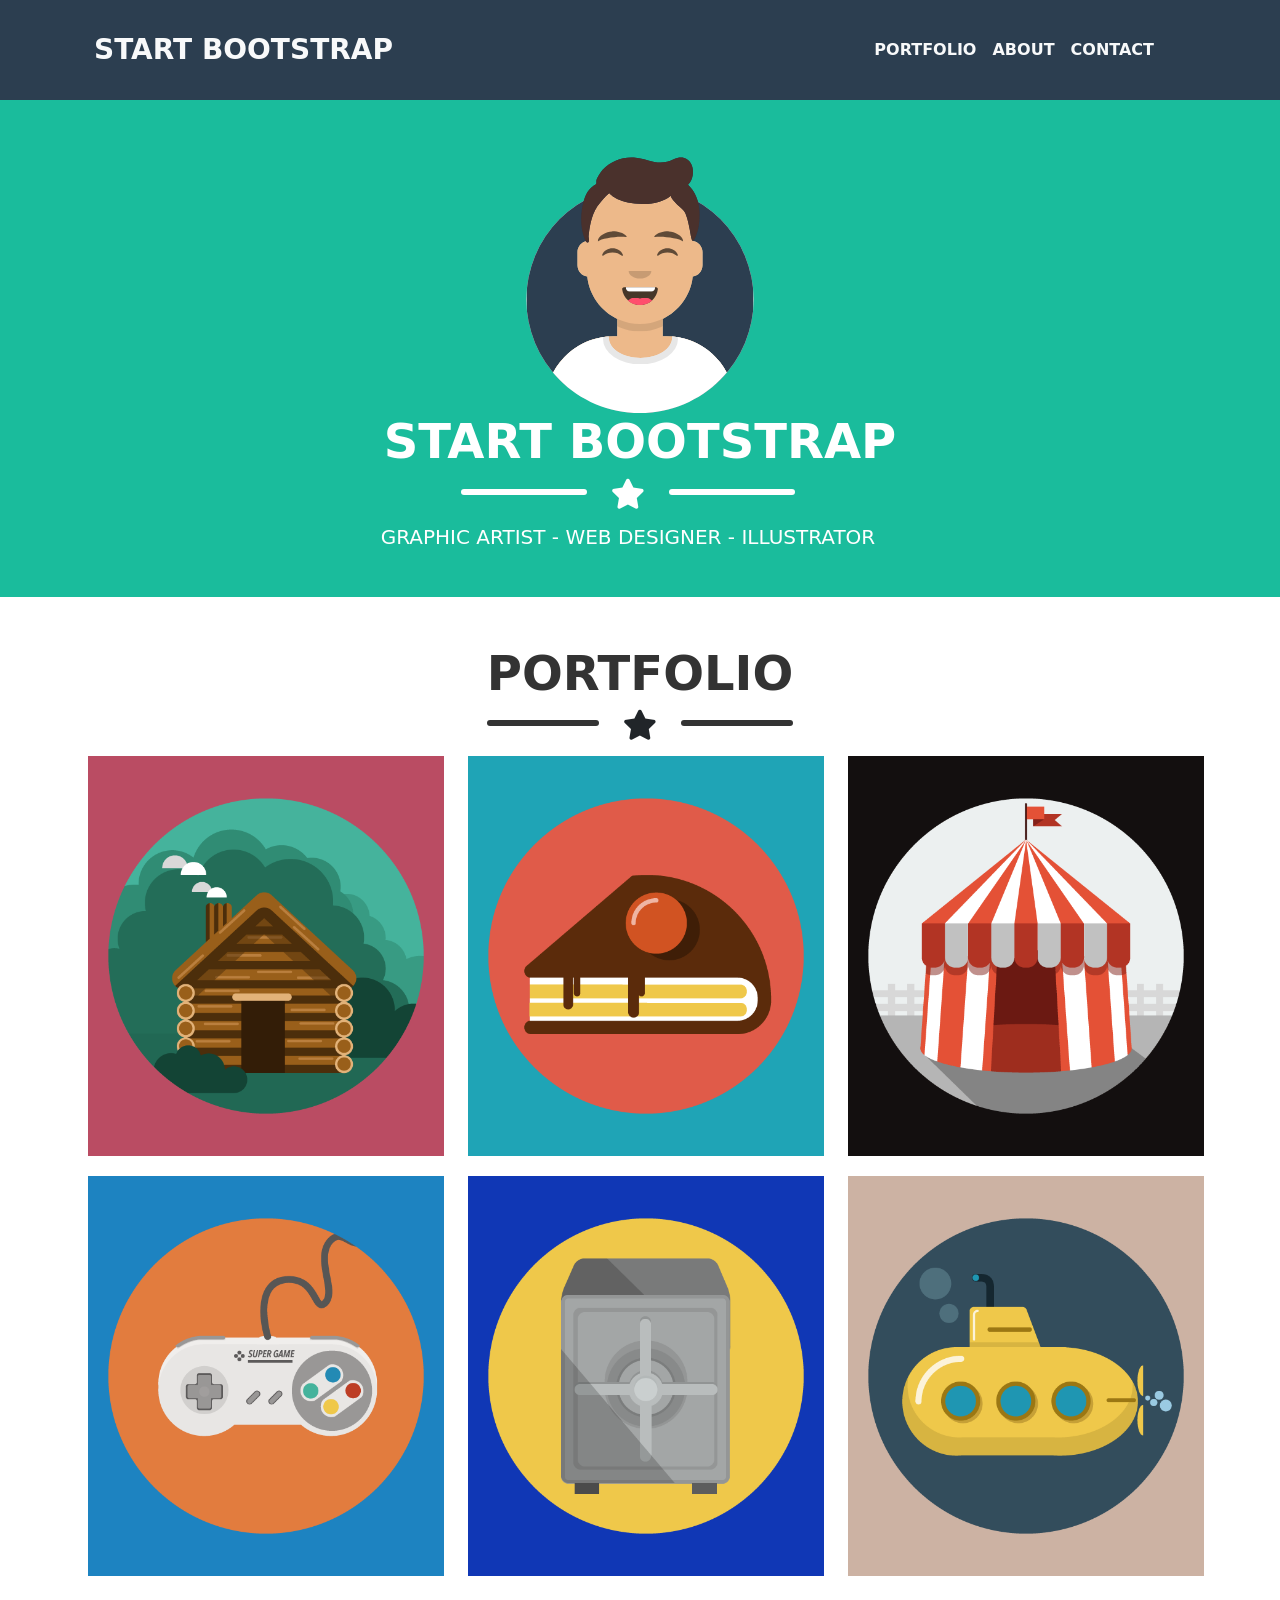
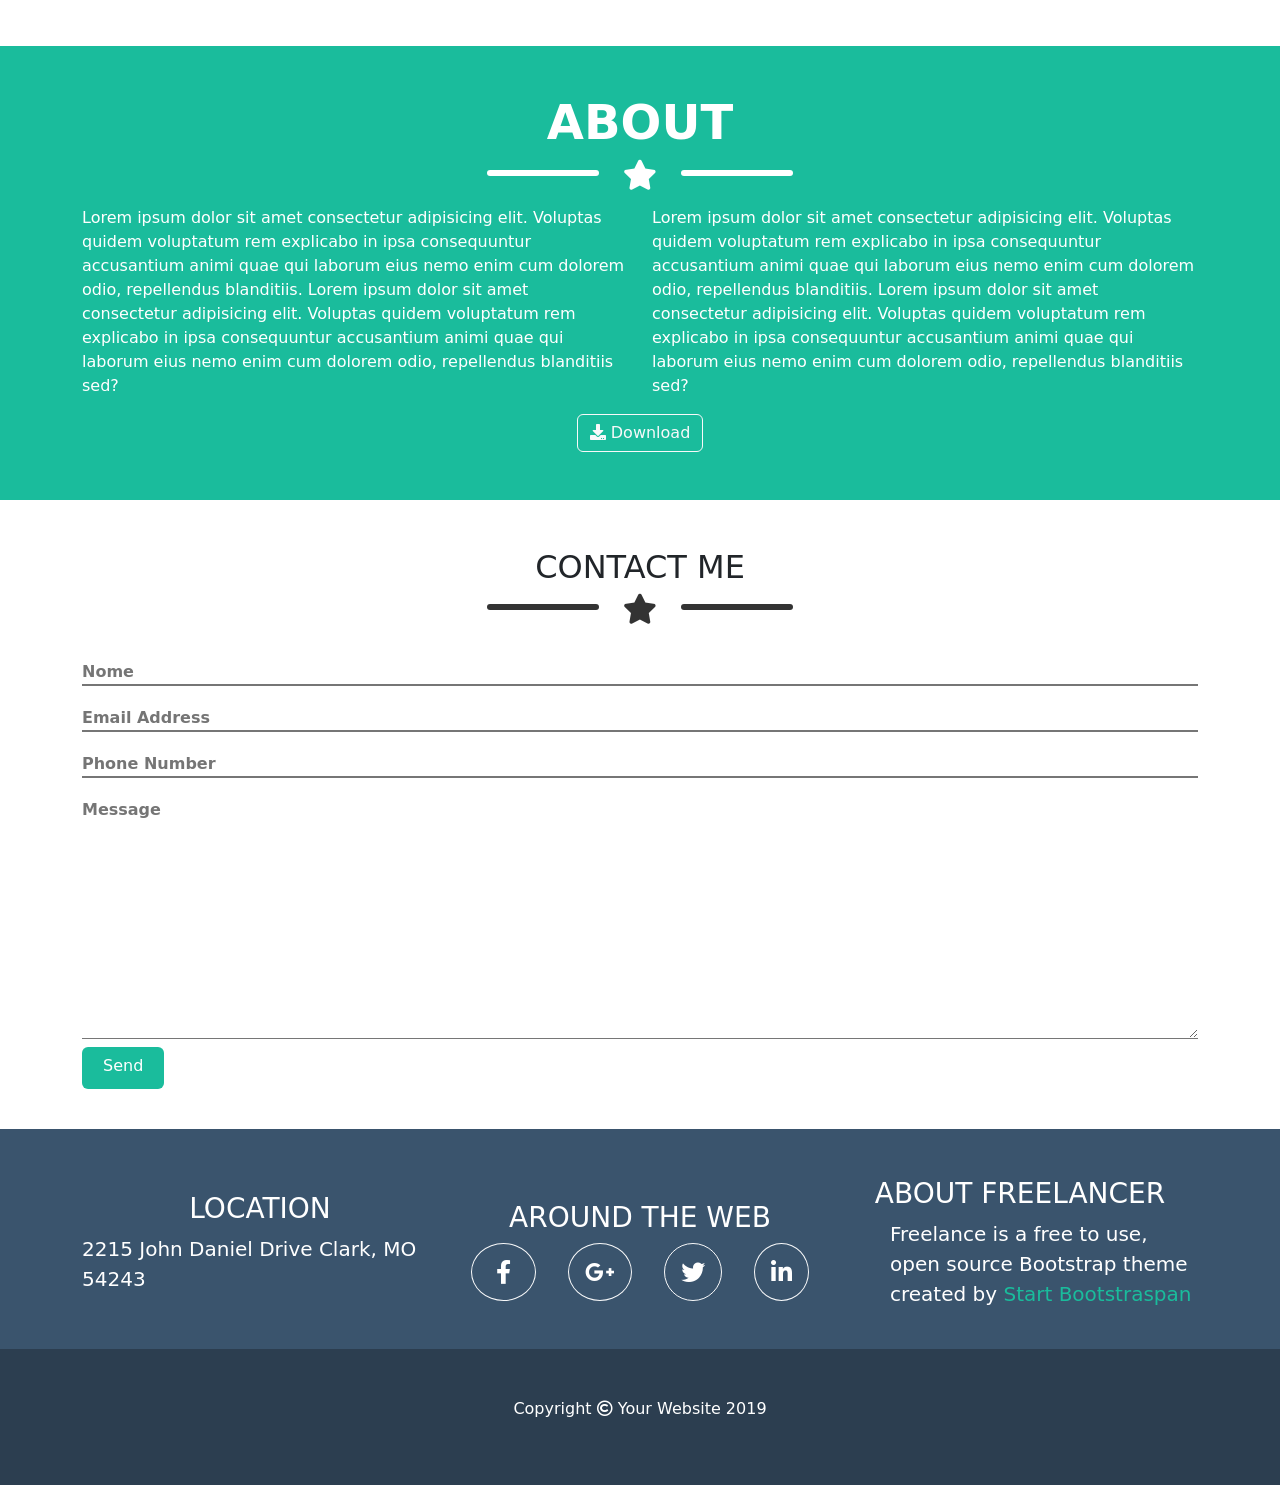
==== commit fc6be908: "correzione input" ====
--- a/ineex.html
+++ b/ineex.html
@@ -90,22 +90,52 @@
                 </div>
                 <div class="row">
                     <div class="col-12 col-sm-6 col-xl-4">
-                        <img class="my_img" src="img/cabin.png" alt="">
-                    </div>
-                    <div class="col-12 col-sm-6 col-xl-4">
-                        <img class="my_img" src="img/cake.png" alt="">
-                    </div>
-                    <div class="col-12 col-sm-6 col-xl-4">
-                        <img class="my_img" src="img/circus.png" alt="">
-                    </div>
-                    <div class="col-12 col-sm-6 col-xl-4">
-                        <img class="my_img" src="img/game.png" alt="">
-                    </div>
-                    <div class="col-12 col-sm-6 col-xl-4">
-                        <img class="my_img" src="img/safe.png" alt="">
-                    </div>
-                    <div class="col-12 col-sm-6 col-xl-4">
-                        <img class="my_img" src="img/submarine.png" alt="">
+                        <div class="my_item">
+                            <div class="my_layover">
+                                <i class="fas fa-plus"></i>
+                            </div>
+                            <img class="my_img" src="img/cabin.png" alt="">
+                        </div>                       
+                    </div>
+                    <div class="col-12 col-sm-6 col-xl-4">
+                        <div class="my_item">
+                            <div class="my_layover">
+                                <i class="fas fa-plus"></i>
+                            </div>
+                            <img class="my_img" src="img/cake.png" alt="">
+                        </div>     
+                    </div>
+                    <div class="col-12 col-sm-6 col-xl-4">
+                        <div class="my_item">
+                            <div class="my_layover">
+                                <i class="fas fa-plus"></i>
+                            </div>
+                            <img class="my_img" src="img/circus.png" alt="">
+                        </div>     
+                    </div>
+                    <div class="col-12 col-sm-6 col-xl-4">
+                        <div class="my_item">
+                            <div class="my_layover">
+                                <i class="fas fa-plus"></i>
+                            </div>
+                            <img class="my_img" src="img/game.png" alt="">
+                        </div>      
+                    </div>
+                    <div class="col-12 col-sm-6 col-xl-4">
+                        <div class="my_item">
+                            <div class="my_layover">
+                                <i class="fas fa-plus"></i>
+                            </div>
+                            <img class="my_img" src="img/safe.png" alt="">
+                        </div>     
+                    </div>
+                    <div class="col-12 col-sm-6 col-xl-4">
+                        <div class="my_item">
+                            <div class="my_layover">
+                                <i class="fas fa-plus"></i>
+                            </div>
+                            <img class="my_img" src="img/submarine.png" alt="">
+                        </div>                             
                     </div>
                 </div>
             </div>
@@ -167,26 +197,14 @@
                     <div class="col-12 d-flex justify-content-center">
                         <input class="my_form" type="text" placeholder="Nome">
                     </div>
-                    <div class="col-12">
-                        <hr>
-                    </div>
                     <div class="col-12 d-flex justify-content-center">
                         <input class="my_form" type="email" placeholder="Email Address">
                     </div>
-                    <div class="col-12">
-                        <hr>
-                    </div>
                     <div class="col-12 d-flex justify-content-center">
                         <input class="my_form" type="text" placeholder="Phone Number">
                     </div>
-                    <div class="col-12">
-                        <hr>
-                    </div>
                     <div class="col-12 d-flex justify-content-center">
                         <textarea class="my_form" id="Message" cols="30" placeholder="Message" rows="10"></textarea>
-                    </div>
-                    <div class="col-12">
-                        <hr>
                     </div>
                 </div>
                 <div class="row ">
@@ -241,15 +259,6 @@
             </div>
         </section>
     </footer>
-
-    
-
-
-
-
-
-
-
 <!--Importo Bootstrap js-->
 <script src="https://cdn.jsdelivr.net/npm/bootstrap@5.0.2/dist/js/bootstrap.bundle.min.js" integrity="sha384-MrcW6ZMFYlzcLA8Nl+NtUVF0sA7MsXsP1UyJoMp4YLEuNSfAP+JcXn/tWtIaxVXM" crossorigin="anonymous"></script>
 </body>
--- a/css/style.css
+++ b/css/style.css
@@ -84,6 +84,28 @@
     object-fit: cover;
 }
 
+.my_item {
+    position: relative;
+}
+.my_layover {
+    position: absolute;
+    top: 0;
+    left: 0;
+    width: 100%;
+    height: 400px;
+    line-height: 400px;
+    vertical-align: middle;
+    margin-left: 6px;
+    text-align: center;
+    font-size: 60px;
+    color: white;
+    background-color: rgba(26, 188, 156, 0.4);
+    display: none;
+}
+
+.my_item:hover .my_layover {
+    display: inline-block;
+}
 #about {
     margin-top: 50px;
     background-color: #1ABC9C;
@@ -96,7 +118,9 @@
 
 .my_form {
     width: 100%;
-    border: none;
+    border-top: none;
+    border-left: none;
+    border-right: none;
     padding-top: 20px;
     font-weight: 600;
 }
